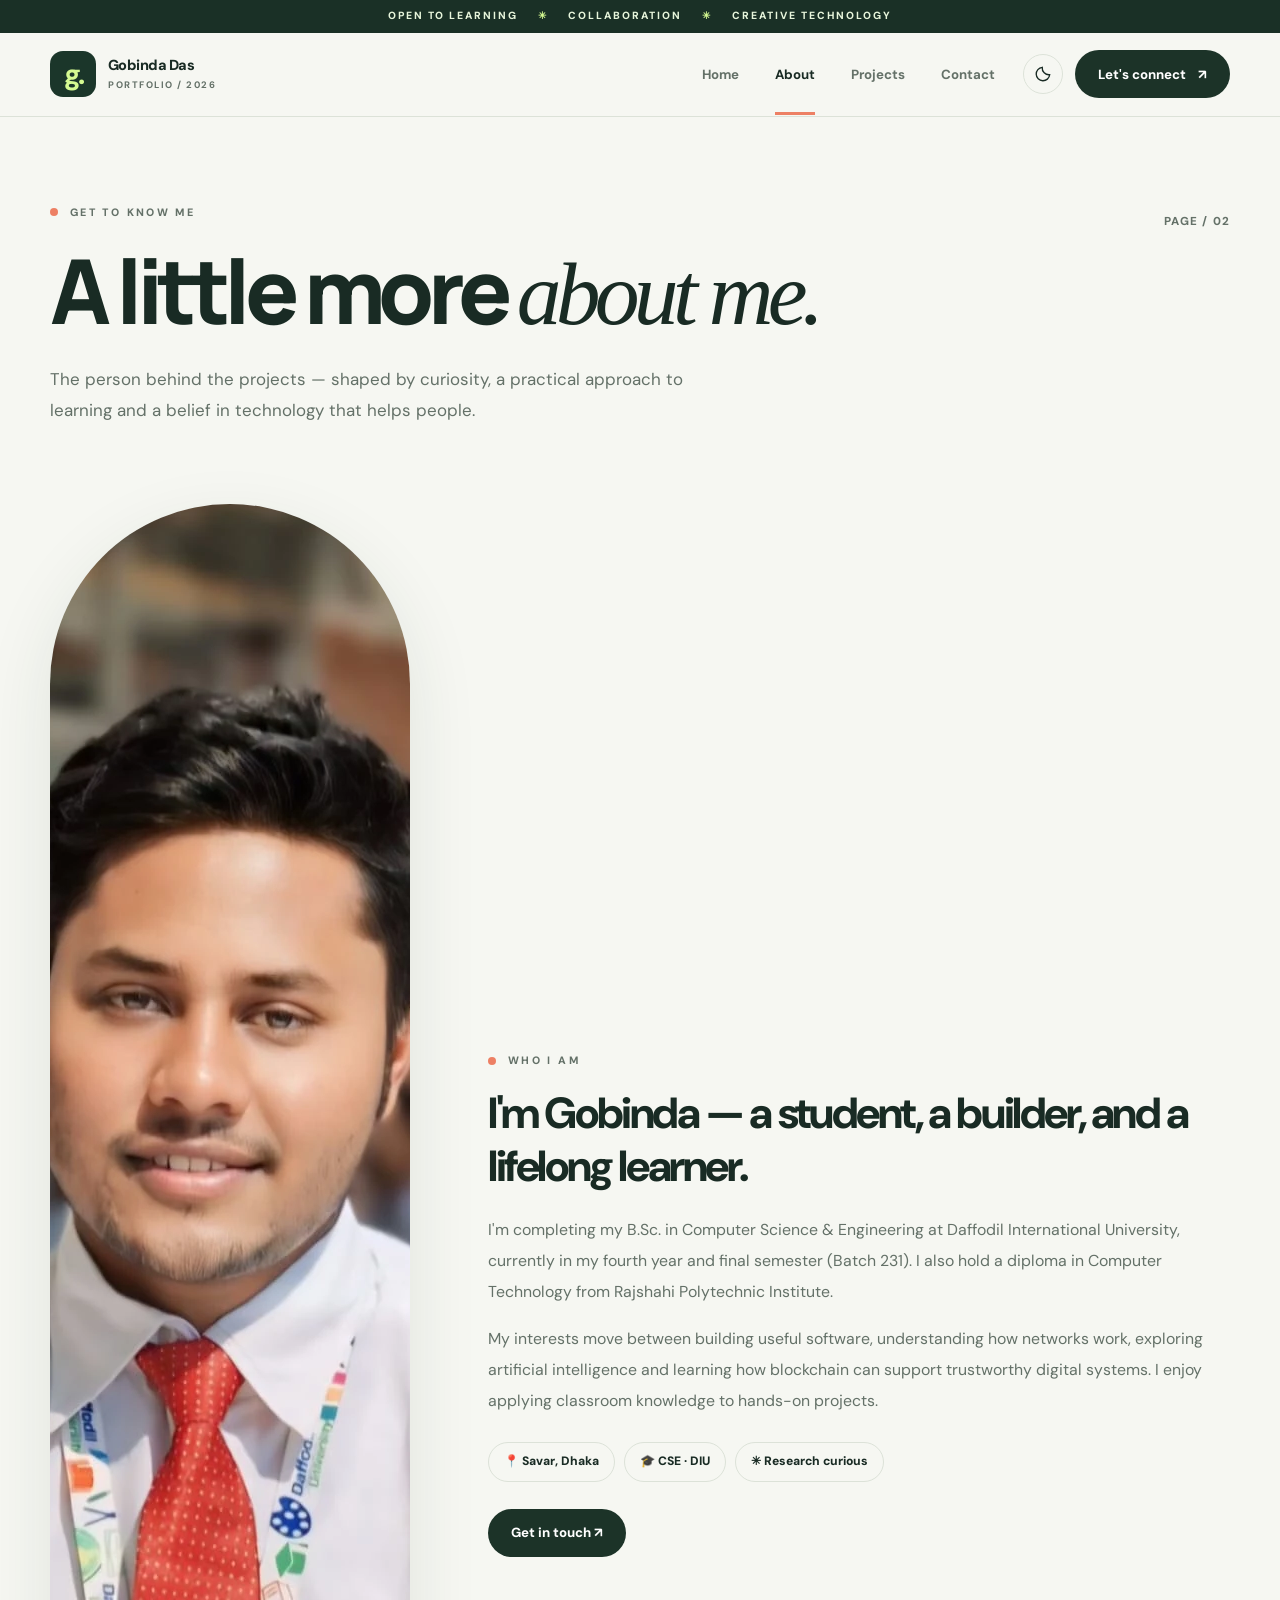
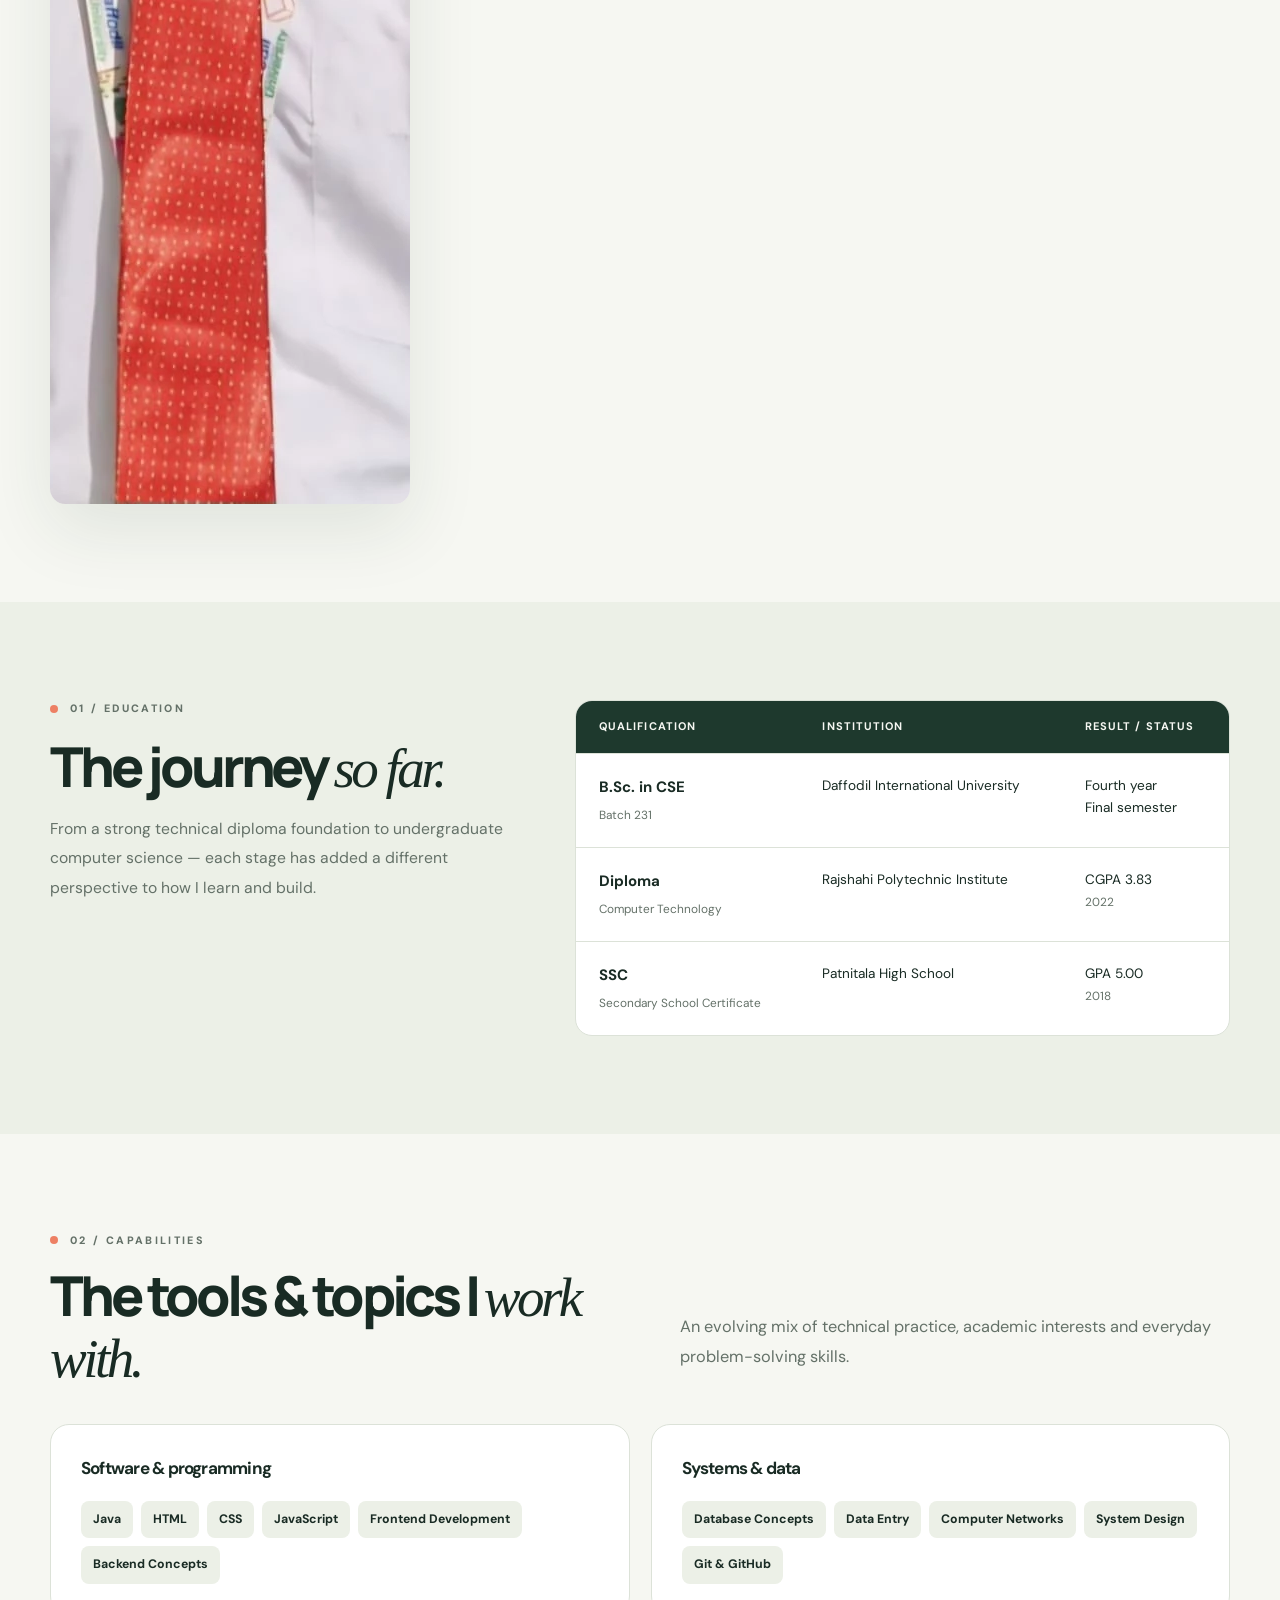
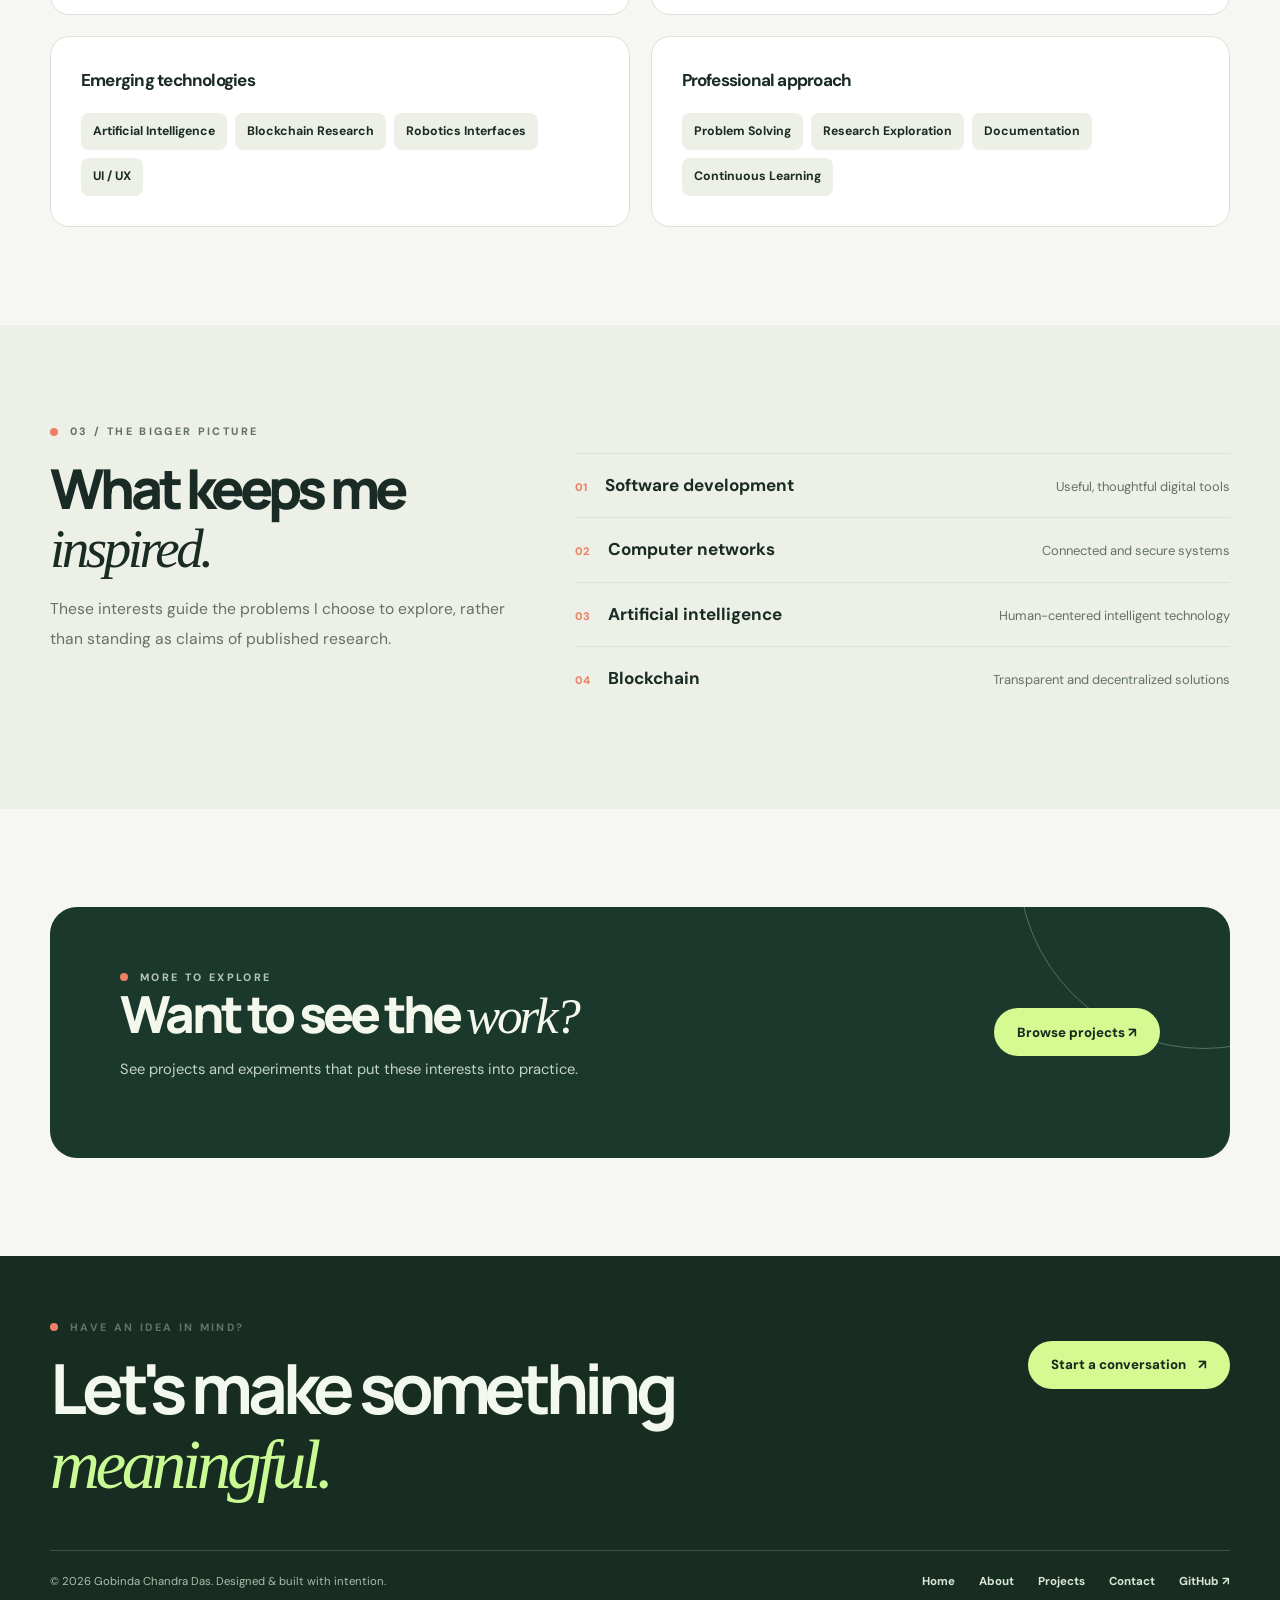
==== about.html @ 2a75f9c3 "Add files via upload" ====
<!doctype html>
<html lang="en"><head><meta charset="utf-8"><meta name="viewport" content="width=device-width,initial-scale=1">
<meta name="description" content="Learn about Gobinda Chandra Das, his CSE education at DIU, diploma from Rajshahi Polytechnic Institute, skills and interests."><meta name="author" content="Gobinda Chandra Das">
<meta name="theme-color" content="#1a3026"><meta property="og:type" content="website"><meta property="og:title" content="About | Gobinda Chandra Das"><meta property="og:description" content="Learn about Gobinda Chandra Das, his CSE education at DIU, diploma from Rajshahi Polytechnic Institute, skills and interests.">
<link rel="icon" type="image/svg+xml" href="assets/favicon.svg"><link rel="stylesheet" href="css/style.css">
<title>About | Gobinda Chandra Das</title><script defer src="js/main.js"></script></head>
<body><a class="skip-link" href="#main">Skip to content</a>
<div class="announcement">OPEN TO LEARNING <span>✳</span> COLLABORATION <span>✳</span> CREATIVE TECHNOLOGY</div>
<header class="site-header"><div class="container nav-wrap">
  <a class="brand" href="index.html" aria-label="Gobinda Chandra Das — Home"><span class="brand-icon" aria-hidden="true">g.</span><span class="brand-name">Gobinda Das<small>Portfolio / 2026</small></span></a>
  <nav class="nav-links" id="primary-navigation" aria-label="Main navigation" data-nav-links>
    <a href="index.html">Home</a>
<a href="about.html" aria-current="page">About</a>
<a href="projects.html">Projects</a>
<a href="contact.html">Contact</a>
  </nav>
  <div class="nav-actions">
    <button class="icon-btn" type="button" data-theme-toggle aria-label="Switch to dark mode" title="Toggle light or dark mode"></button>
    <a class="btn btn-dark nav-cta" href="contact.html">Let's connect <span aria-hidden="true">↗</span></a>
    <button class="menu-toggle" type="button" aria-label="Open navigation" aria-expanded="false" aria-controls="primary-navigation" data-menu-toggle>
      <svg viewBox="0 0 24 24" fill="none" stroke="currentColor" stroke-width="2" stroke-linecap="round"><path d="M4 7h16M4 12h16M4 17h16"/></svg>
    </button>
  </div>
</div></header><main id="main">
<section class="page-hero"><div class="container"><span class="page-counter">PAGE / 02</span><div class="eyebrow"><span class="dot"></span> GET TO KNOW ME</div><h1 class="page-title">A little more <span class="serif">about me.</span></h1><p class="page-subtitle">The person behind the projects — shaped by curiosity, a practical approach to learning and a belief in technology that helps people.</p></div></section>
<section class="section" style="padding-top:0"><div class="container about-intro"><img src="assets/gobinda-portrait.webp" alt="Gobinda Chandra Das smiling outdoors" class="about-photo" width="1315" height="1600"><div class="about-copy reveal"><div class="eyebrow"><span class="dot"></span> WHO I AM</div><h2 class="about-lead">I'm Gobinda — a student, a builder, and a lifelong learner.</h2><p>I'm completing my B.Sc. in Computer Science & Engineering at Daffodil International University, currently in my fourth year and final semester (Batch 231). I also hold a diploma in Computer Technology from Rajshahi Polytechnic Institute.</p><p>My interests move between building useful software, understanding how networks work, exploring artificial intelligence and learning how blockchain can support trustworthy digital systems. I enjoy applying classroom knowledge to hands-on projects.</p><div class="info-chips"><span class="info-chip">📍 Savar, Dhaka</span><span class="info-chip">🎓 CSE · DIU</span><span class="info-chip">✳ Research curious</span></div><div style="margin-top:27px"><a href="contact.html" class="btn btn-dark">Get in touch ↗</a></div></div></div></section>
<section class="section section-subtle" aria-labelledby="education-title"><div class="container edu-layout"><div class="reveal"><div class="eyebrow"><span class="dot"></span> 01 / EDUCATION</div><h2 id="education-title" class="section-title" style="margin-top:19px">The journey <span class="serif">so far.</span></h2><p>From a strong technical diploma foundation to undergraduate computer science — each stage has added a different perspective to how I learn and build.</p></div><div class="education-table-wrap reveal"><table class="education-table"><caption style="position:absolute;width:1px;height:1px;overflow:hidden;clip:rect(0,0,0,0)">Education history and academic results</caption><thead><tr><th scope="col">Qualification</th><th scope="col">Institution</th><th scope="col">Result / Status</th></tr></thead><tbody><tr><td><strong>B.Sc. in CSE</strong><span>Batch 231</span></td><td>Daffodil International University</td><td>Fourth year<br>Final semester</td></tr><tr><td><strong>Diploma</strong><span>Computer Technology</span></td><td>Rajshahi Polytechnic Institute</td><td>CGPA 3.83<br><span>2022</span></td></tr><tr><td><strong>SSC</strong><span>Secondary School Certificate</span></td><td>Patnitala High School</td><td>GPA 5.00<br><span>2018</span></td></tr></tbody></table></div></div></section>
<section class="section" aria-labelledby="skill-title"><div class="container"><div class="section-head reveal"><div><div class="eyebrow"><span class="dot"></span> 02 / CAPABILITIES</div><h2 id="skill-title" class="section-title">The tools & topics I <span class="serif">work with.</span></h2></div><p class="section-desc">An evolving mix of technical practice, academic interests and everyday problem-solving skills.</p></div>
<div class="skill-groups"><div class="skill-group reveal"><h3>Software & programming</h3><ul class="skill-list"><li>Java</li><li>HTML</li><li>CSS</li><li>JavaScript</li><li>Frontend Development</li><li>Backend Concepts</li></ul></div><div class="skill-group reveal"><h3>Systems & data</h3><ul class="skill-list"><li>Database Concepts</li><li>Data Entry</li><li>Computer Networks</li><li>System Design</li><li>Git & GitHub</li></ul></div><div class="skill-group reveal"><h3>Emerging technologies</h3><ul class="skill-list"><li>Artificial Intelligence</li><li>Blockchain Research</li><li>Robotics Interfaces</li><li>UI / UX</li></ul></div><div class="skill-group reveal"><h3>Professional approach</h3><ul class="skill-list"><li>Problem Solving</li><li>Research Exploration</li><li>Documentation</li><li>Continuous Learning</li></ul></div></div></div></section>
<section class="section section-subtle" aria-labelledby="interest-title"><div class="container edu-layout"><div class="reveal"><div class="eyebrow"><span class="dot"></span> 03 / THE BIGGER PICTURE</div><h2 id="interest-title" class="section-title" style="margin-top:19px">What keeps me <span class="serif">inspired.</span></h2><p>These interests guide the problems I choose to explore, rather than standing as claims of published research.</p></div><div class="reveal"><ol class="numbered-list"><li><strong>Software development</strong><span>Useful, thoughtful digital tools</span></li><li><strong>Computer networks</strong><span>Connected and secure systems</span></li><li><strong>Artificial intelligence</strong><span>Human-centered intelligent technology</span></li><li><strong>Blockchain</strong><span>Transparent and decentralized solutions</span></li></ol></div></div></section>
<section class="section"><div class="container"><div class="cta-panel reveal"><div><div class="eyebrow"><span class="dot"></span> MORE TO EXPLORE</div><h2 class="section-title">Want to see the <span class="serif">work?</span></h2><p>See projects and experiments that put these interests into practice.</p></div><a href="projects.html" class="btn btn-lime">Browse projects ↗</a></div></div></section>
</main><footer class="site-footer"><div class="container">
  <div class="footer-top"><div><div class="eyebrow"><span class="dot"></span> HAVE AN IDEA IN MIND?</div><h2>Let's make something <span class="serif">meaningful.</span></h2></div><a href="contact.html" class="btn btn-lime">Start a conversation <span aria-hidden="true">↗</span></a></div>
  <div class="footer-bottom"><p>© <span data-year>2026</span> Gobinda Chandra Das. Designed & built with intention.</p><nav class="footer-links" aria-label="Footer links"><a href="index.html">Home</a><a href="about.html">About</a><a href="projects.html">Projects</a><a href="contact.html">Contact</a><a href="https://github.com/gobinda1710" target="_blank" rel="noopener noreferrer">GitHub ↗</a></nav></div>
</div></footer><button type="button" data-back-top class="back-top" aria-label="Scroll to top">↑</button></body></html>
---- css/style.css ----
/* Gobinda Chandra Das — original, framework-free portfolio design (2026) */
@import url('https://fonts.googleapis.com/css2?family=DM+Sans:wght@400;500;600;700;800&family=Manrope:wght@400;500;600;700;800&display=swap');
:root {
  color-scheme: light;
  --bg:#f6f7f2;--surface:#fff;--surface-alt:#ecf0e7;--ink:#192b24;--muted:#647168;
  --line:#dce2d8;--deep:#1e392d;--lime:#d5fa92;--coral:#ed8064;
  --shadow:0 25px 70px rgba(29,57,39,.10);--header:rgba(246,247,242,.94);
}
html[data-theme="dark"]{
  color-scheme:dark;--bg:#101b16;--surface:#1b2922;--surface-alt:#22342a;--ink:#eff6e9;
  --muted:#a7b5a7;--line:#314539;--deep:#d5fa92;--lime:#d5fa92;--coral:#ff9c7f;
  --shadow:0 25px 70px rgba(0,0,0,.25);--header:rgba(16,27,22,.96);
}
*{box-sizing:border-box}html{scroll-behavior:smooth}body{margin:0;background:var(--bg);color:var(--ink);font-family:'DM Sans',Arial,sans-serif;line-height:1.6;-webkit-font-smoothing:antialiased}
a{color:inherit;text-decoration:none}img{display:block;max-width:100%}button,input,textarea,select{font:inherit}button{cursor:pointer}
::selection{background:var(--lime);color:#18291f}*:focus-visible{outline:3px solid var(--coral);outline-offset:3px}
.container{width:min(1180px,calc(100% - 76px));margin-inline:auto}.skip-link{position:absolute;top:-100px;left:20px;padding:12px 20px;background:var(--lime);color:#12291d;z-index:99}.skip-link:focus{top:12px}
.announcement{background:#1a3026;color:#e7f5db;font-size:.65rem;letter-spacing:.19em;text-align:center;padding:8px 20px;font-weight:800;text-transform:uppercase}.announcement span{color:#d5fa92;margin:0 16px}
.site-header{position:sticky;top:0;z-index:30;background:var(--header);border-bottom:1px solid var(--line);backdrop-filter:blur(22px)}
.nav-wrap{display:flex;align-items:center;justify-content:space-between;min-height:83px;gap:28px}
.brand{display:flex;align-items:center;gap:12px;flex-shrink:0}.brand-icon{display:grid;place-items:center;width:46px;height:46px;border-radius:13px;background:#1b362a;color:#d5fa92;font-weight:800;font-size:1.8rem;letter-spacing:-.11em;line-height:1}.brand-name{display:flex;flex-direction:column;font-weight:800;font-size:.91rem;line-height:1.3;letter-spacing:-.035em}.brand-name small{font-size:.59rem;font-weight:700;color:var(--muted);letter-spacing:.16em;text-transform:uppercase;margin-top:3px}
.nav-links{display:flex;align-items:center;gap:36px;margin-left:auto}.nav-links a{font-size:.83rem;color:var(--muted);font-weight:700;transition:color .2s;position:relative}.nav-links a:hover,.nav-links a[aria-current="page"]{color:var(--ink)}.nav-links a[aria-current="page"]:after{content:"";position:absolute;left:0;bottom:-30px;height:3px;width:100%;background:var(--coral)}
.nav-actions{display:flex;align-items:center;gap:12px}.icon-btn,.menu-toggle{width:40px;height:40px;display:grid;place-items:center;background:transparent;border:1px solid var(--line);border-radius:50%;color:var(--ink);transition:background .2s}.icon-btn:hover,.menu-toggle:hover{background:var(--surface-alt)}.icon-btn svg,.menu-toggle svg{width:18px;height:18px;stroke:currentColor}.menu-toggle{display:none}
.btn{display:inline-flex;align-items:center;justify-content:center;gap:12px;min-height:48px;padding:13px 22px;border:1px solid transparent;border-radius:999px;font-size:.83rem;line-height:1.3;font-weight:800;transition:transform .2s,background .2s,border-color .2s;white-space:nowrap}.btn:hover{transform:translateY(-2px)}.btn svg{width:16px;height:16px}.btn-dark{background:#1c3328;color:#fff}.btn-dark:hover{background:#315340}.btn-outline{border-color:var(--line);background:var(--surface);color:var(--ink)}.btn-outline:hover{border-color:var(--ink)}.btn-lime{background:var(--lime);color:#162b1e}.btn-lime:hover{background:#e1ffaf}
.eyebrow{display:flex;align-items:center;gap:12px;text-transform:uppercase;letter-spacing:.22em;font-size:.67rem;font-weight:800;color:var(--muted)}.eyebrow .dot{height:8px;width:8px;display:inline-block;background:var(--coral);border-radius:50%}.eyebrow .line{height:1px;width:32px;background:var(--muted);opacity:.5}
.huge-heading,.page-title,.section-title{font-family:'Manrope','DM Sans',sans-serif;line-height:1.06;letter-spacing:-.072em;margin:0;font-weight:800}.huge-heading{font-size:clamp(3.75rem,7.15vw,7.45rem)}.page-title{font-size:clamp(3.5rem,7vw,6.7rem)}.section-title{font-size:clamp(2.3rem,4.3vw,4.2rem)}.serif{font-family:Georgia,'Times New Roman',serif;font-weight:400;font-style:italic;letter-spacing:-.064em}.text-highlight{position:relative;white-space:nowrap}.text-highlight:after{content:"";height:11px;background:var(--lime);position:absolute;bottom:5px;left:-3px;right:-6px;z-index:-1;transform:rotate(-1.5deg)}
.section{padding-block:98px}.section-head{display:flex;align-items:end;justify-content:space-between;gap:28px;margin-bottom:36px}.section-head .section-title{max-width:790px;margin-top:17px}.section-desc{font-size:1.02rem;max-width:550px;color:var(--muted);line-height:1.85}.section-subtle{background:var(--surface-alt)}
.hero{position:relative;overflow:hidden;padding:96px 0 90px}.hero:before{content:"";position:absolute;width:670px;height:670px;border:1px solid var(--line);border-radius:50%;top:-340px;right:-230px;pointer-events:none}.hero-grid{display:grid;grid-template-columns:minmax(0,1.25fr) minmax(330px,.75fr);align-items:center;gap:55px}.hero-copy{position:relative;z-index:1}.hero .huge-heading{max-width:850px;margin:26px 0 28px}.hero .huge-heading .serif{color:#548269}html[data-theme="dark"] .hero .huge-heading .serif{color:#b1db91}.hero-description{font-size:1.04rem;line-height:1.95;max-width:535px;color:var(--muted);margin:0}.hero-description strong{color:var(--ink)}.hero-buttons{display:flex;flex-wrap:wrap;gap:12px;margin:32px 0 48px}.hero-meta{display:flex;align-items:center;gap:18px;border-top:1px solid var(--line);padding-top:20px;max-width:520px}.hero-meta .mini-avatars{display:flex}.mini-avatar{width:34px;height:34px;display:grid;place-items:center;background:#d6e5ca;border:3px solid var(--bg);border-radius:50%;font-weight:800;color:#31563d;font-size:.8rem}.mini-avatar:nth-child(2){margin-left:-7px;background:#f7d8b7}.mini-avatar:nth-child(3){margin-left:-7px;background:#dae0ef}.hero-meta p{margin:0;font-size:.78rem;color:var(--muted);line-height:1.6}.hero-meta strong{color:var(--ink)}
.hero-photo-area{position:relative;max-width:440px;margin-inline:auto;width:100%;padding:25px 12px 26px 28px}.hero-photo-area:before{content:"";position:absolute;inset:45px -5px 0 10px;border:1.5px solid #aec8aa;border-radius:230px 230px 26px 26px;transform:rotate(5deg)}.hero-photo{width:100%;height:505px;object-fit:cover;object-position:center 10%;border-radius:225px 225px 22px 22px;position:relative;filter:saturate(.90);box-shadow:var(--shadow)}.photo-stamp{position:absolute;z-index:2;right:-18px;top:70px;display:grid;place-items:center;width:122px;height:122px;border-radius:50%;background:var(--lime);color:#1a3525;transform:rotate(10deg);text-align:center;font-size:.66rem;font-weight:800;letter-spacing:.13em;line-height:1.7;border:7px solid var(--bg)}.hero-photo-caption{position:absolute;z-index:2;bottom:4px;left:-22px;background:var(--surface);padding:14px 21px;border:1px solid var(--line);border-radius:15px;box-shadow:0 12px 30px rgba(25,54,30,.08)}.hero-photo-caption strong{display:block;font-size:.9rem;line-height:1.2}.hero-photo-caption span{display:block;font-size:.69rem;color:var(--muted);margin-top:6px}
.stat-strip{border-top:1px solid var(--line);border-bottom:1px solid var(--line);background:var(--surface)}.stat-grid{display:grid;grid-template-columns:repeat(3,1fr)}.stat-item{padding:26px 36px;display:flex;gap:17px;align-items:center;border-right:1px solid var(--line)}.stat-item:first-child{padding-left:0}.stat-item:last-child{border:0}.stat-number{font-size:2rem;letter-spacing:-.08em;font-weight:800;line-height:1.1}.stat-item p{font-size:.73rem;line-height:1.7;color:var(--muted);margin:0}.stat-item strong{display:block;color:var(--ink);font-size:.84rem}
.expertise-grid{display:grid;grid-template-columns:repeat(3,1fr);gap:18px}.expertise-card{background:var(--surface);border:1px solid var(--line);border-radius:22px;padding:31px;transition:transform .22s,border-color .22s}.expertise-card:hover{transform:translateY(-5px);border-color:#a8c69d}.expertise-card .symbol{width:51px;height:51px;display:grid;place-items:center;border-radius:15px;background:#e8f3dc;color:#1d5034;font-size:1.35rem;font-weight:800;margin-bottom:30px}.expertise-card:nth-child(2) .symbol{background:#fbe2d6;color:#b2583c}.expertise-card:nth-child(3) .symbol{background:#e7e3f7;color:#69539e}.expertise-card h3{font-size:1.25rem;letter-spacing:-.05em;margin:0 0 12px}.expertise-card p{font-size:.91rem;color:var(--muted);line-height:1.8;margin:0 0 22px}.small-link{display:inline-flex;align-items:center;gap:9px;font-size:.78rem;font-weight:800;border-bottom:1px solid currentColor;padding-bottom:4px}.small-link:hover{color:var(--coral)}
.projects-grid{display:grid;grid-template-columns:repeat(2,minmax(0,1fr));gap:24px}.project-card{border:1px solid var(--line);border-radius:23px;background:var(--surface);overflow:hidden;transition:transform .22s,box-shadow .22s}.project-card:hover{transform:translateY(-6px);box-shadow:var(--shadow)}.project-card img{width:100%;aspect-ratio:800/530;object-fit:cover;transition:transform .4s}.project-card:hover img{transform:scale(1.035)}.project-visual{position:relative;overflow:hidden}.project-badge{position:absolute;left:20px;top:20px;color:#213528;background:rgba(250,255,247,.91);border:1px solid rgba(255,255,255,.8);font-weight:800;font-size:.59rem;letter-spacing:.11em;text-transform:uppercase;border-radius:999px;padding:9px 13px;z-index:1;backdrop-filter:blur(9px)}.project-info{padding:27px 29px 30px}.project-title-line{display:flex;justify-content:space-between;align-items:start;gap:15px}.project-info h3{margin:0 0 10px;font-size:1.28rem;letter-spacing:-.055em}.project-info p{margin:0 0 18px;color:var(--muted);font-size:.88rem;line-height:1.8}.arrow-circle{width:38px;height:38px;flex-shrink:0;display:grid;place-items:center;border:1px solid var(--line);border-radius:50%;font-size:1rem}.tag-row{display:flex;flex-wrap:wrap;gap:7px}.tag{font-size:.63rem;line-height:1.1;font-weight:800;letter-spacing:.055em;text-transform:uppercase;padding:8px 10px;border-radius:7px;background:var(--surface-alt);color:var(--muted)}.project-links{display:flex;gap:20px;flex-wrap:wrap;margin-top:22px}
.cta-panel{background:#1b382c;color:#f4f7eb;border-radius:27px;padding:62px 70px;position:relative;overflow:hidden;display:flex;justify-content:space-between;align-items:center;gap:36px}.cta-panel:after{content:"";position:absolute;width:370px;height:370px;border:1px solid #53735a;border-radius:50%;right:-160px;top:-230px}.cta-panel .section-title{font-size:clamp(2.1rem,4vw,3.9rem);max-width:650px;position:relative;z-index:1}.cta-panel p{color:#c4d4c7;font-size:.92rem;max-width:460px;position:relative;z-index:1}.cta-panel .eyebrow{color:#b4c5b8}.cta-panel .btn{z-index:1}
.site-footer{padding:63px 0 24px;background:#172d22;color:#f2f8ed}.footer-top{display:flex;align-items:start;justify-content:space-between;gap:30px;padding-bottom:48px;border-bottom:1px solid #3b5245}.footer-top h2{font-family:'Manrope',sans-serif;font-size:clamp(2.3rem,5.4vw,5.4rem);line-height:1.07;letter-spacing:-.075em;max-width:720px;margin:15px 0 0}.footer-top h2 .serif{color:#cafa93}.footer-top .btn{margin-top:22px}.footer-bottom{display:flex;align-items:center;justify-content:space-between;gap:24px;padding-top:22px}.footer-bottom p{font-size:.71rem;color:#a9bfad;margin:0}.footer-links{display:flex;gap:24px;flex-wrap:wrap}.footer-links a{font-size:.72rem;color:#dae6d6;font-weight:700}.footer-links a:hover{color:#cafa93}
.page-hero{padding:87px 0 78px;position:relative;overflow:hidden}.page-hero .page-title{margin:22px 0}.page-hero .page-subtitle{max-width:680px;color:var(--muted);font-size:1.06rem;line-height:1.85;margin:0}.page-counter{font-weight:800;letter-spacing:.1em;color:var(--muted);font-size:.72rem;float:right;margin-top:9px}
.about-intro{display:grid;grid-template-columns:360px 1fr;align-items:center;gap:78px}.about-photo{width:100%;aspect-ratio:4/5;object-fit:cover;object-position:center 10%;border-radius:210px 210px 18px 18px;box-shadow:var(--shadow)}.about-lead{font-size:clamp(1.9rem,3.4vw,3.4rem);line-height:1.22;letter-spacing:-.055em;font-weight:800;margin:18px 0 22px}.about-copy p{font-size:.99rem;line-height:1.95;color:var(--muted)}.info-chips{display:flex;gap:9px;flex-wrap:wrap;margin-top:26px}.info-chip{border:1px solid var(--line);border-radius:999px;padding:9px 15px;font-size:.76rem;font-weight:800}
.edu-layout{display:grid;grid-template-columns:.83fr 1.17fr;gap:60px;align-items:start}.edu-layout p{color:var(--muted);line-height:1.9;font-size:.98rem}.education-table-wrap{overflow-x:auto;background:var(--surface);border:1px solid var(--line);border-radius:17px}.education-table{width:100%;border-collapse:collapse;min-width:520px;text-align:left}.education-table thead{background:var(--deep);color:var(--bg)}html[data-theme="dark"] .education-table thead{background:#c2eb9c;color:#183424}.education-table th{font-size:.69rem;text-transform:uppercase;letter-spacing:.1em;padding:17px 23px}.education-table td{font-size:.85rem;padding:21px 23px;border-top:1px solid var(--line);vertical-align:top}.education-table td strong{display:block;font-size:.94rem;margin-bottom:5px}.education-table td span{color:var(--muted);font-size:.74rem}.education-table tr:hover td{background:var(--surface-alt)}
.skill-groups{display:grid;grid-template-columns:repeat(2,minmax(0,1fr));gap:21px}.skill-group{background:var(--surface);border:1px solid var(--line);border-radius:19px;padding:30px}.skill-group h3{margin:0 0 18px;font-size:1.07rem;letter-spacing:-.045em}.skill-list{display:flex;flex-wrap:wrap;gap:8px;list-style:none;margin:0;padding:0}.skill-list li{font-size:.77rem;font-weight:700;padding:9px 12px;background:var(--surface-alt);border-radius:8px;color:var(--ink)}.numbered-list{list-style:none;counter-reset:interests;padding:0;margin:30px 0 0}.numbered-list li{counter-increment:interests;display:flex;gap:18px;padding:18px 0;border-top:1px solid var(--line);align-items:baseline}.numbered-list li:before{content:'0' counter(interests);font-size:.69rem;font-weight:800;color:var(--coral)}.numbered-list strong{font-size:1.07rem}.numbered-list span{margin-left:auto;text-align:right;font-size:.81rem;color:var(--muted);max-width:300px}
.work-toolbar{display:flex;align-items:center;justify-content:space-between;gap:16px;margin:0 0 29px}.filter-list{display:flex;flex-wrap:wrap;gap:9px}.filter-btn{background:var(--surface);border:1px solid var(--line);color:var(--muted);border-radius:999px;padding:12px 20px;font-size:.79rem;font-weight:800}.filter-btn:hover{border-color:var(--ink);color:var(--ink)}.filter-btn[aria-pressed="true"]{background:var(--ink);border-color:var(--ink);color:var(--bg)}.work-count{font-size:.76rem;color:var(--muted)}.project-card[hidden]{display:none}.work-empty{padding:38px 0;text-align:center;color:var(--muted)}.work-footnote{margin-top:36px;color:var(--muted);font-size:.81rem;line-height:1.8}.work-footnote a{text-decoration:underline;text-underline-offset:3px}
.research-strip{border:1px solid var(--line);border-radius:20px;background:var(--surface);padding:40px;display:grid;grid-template-columns:1fr 1fr;gap:34px}.research-strip p{color:var(--muted);line-height:1.85}.research-points{display:flex;flex-direction:column;gap:12px;justify-content:center}.research-point{display:flex;align-items:center;gap:13px;border-bottom:1px solid var(--line);padding:12px 0;font-weight:700}.research-point:before{content:'↗';color:var(--coral);font-weight:800}
.contact-layout{display:grid;grid-template-columns:.82fr 1.18fr;gap:75px;align-items:start}.contact-heading{font-size:clamp(2.4rem,4.5vw,4.9rem);letter-spacing:-.074em;line-height:1.06;margin:20px 0 25px;font-weight:800}.contact-copy{max-width:420px;color:var(--muted);line-height:1.95}.contact-methods{margin-top:39px;display:grid;gap:19px}.contact-method{display:flex;align-items:center;gap:15px;border-bottom:1px solid var(--line);padding-bottom:18px}.contact-method-icon{display:grid;place-items:center;width:44px;height:44px;border-radius:13px;background:var(--surface-alt);font-size:1.12rem}.contact-method div span{display:block;font-size:.65rem;letter-spacing:.13em;text-transform:uppercase;color:var(--muted);font-weight:800}.contact-method div a,.contact-method div strong{display:block;overflow-wrap:anywhere;font-size:.92rem;font-weight:800;margin-top:3px}.social-list{display:flex;flex-wrap:wrap;gap:9px;margin-top:27px}.social-list a{border:1px solid var(--line);padding:9px 13px;font-weight:800;font-size:.73rem;border-radius:999px}.social-list a:hover{background:var(--lime);color:#1b2b1b;border-color:var(--lime)}
.form-panel{padding:40px;background:var(--surface);border:1px solid var(--line);border-radius:24px;box-shadow:var(--shadow)}.form-panel h2{font-size:1.65rem;letter-spacing:-.055em;margin:0 0 4px}.form-panel>p{margin:0 0 29px;color:var(--muted);font-size:.83rem}.form-grid{display:grid;grid-template-columns:repeat(2,minmax(0,1fr));gap:20px}.form-field{display:flex;flex-direction:column;gap:9px}.full{grid-column:1/-1}.form-field label,.field-label{font-size:.76rem;font-weight:800}.form-field input,.form-field select,.form-field textarea{border:1px solid var(--line);background:var(--bg);color:var(--ink);border-radius:10px;padding:13px 15px;width:100%;font-size:.86rem;min-height:47px}.form-field textarea{min-height:124px;resize:vertical}.form-field input::placeholder,.form-field textarea::placeholder{color:#9aaba0}.form-field input:focus,.form-field textarea:focus,.form-field select:focus{border-color:#669779;outline:2px solid rgba(132,174,136,.16)}.form-field legend{font-size:.76rem;font-weight:800;margin-bottom:10px}.radio-row{display:flex;gap:22px;flex-wrap:wrap}.radio-row label,.checkbox-row{font-size:.8rem;color:var(--muted);display:flex;gap:9px;align-items:start;cursor:pointer}.radio-row input,.checkbox-row input{accent-color:#315b3d;width:16px;height:16px;margin:4px 0 0}.form-field fieldset{border:0;margin:0;padding:0}.form-foot{margin-top:24px;display:flex;align-items:center;gap:15px;flex-wrap:wrap}.form-foot small{font-size:.72rem;color:var(--muted);max-width:270px}.form-status{font-size:.79rem;color:var(--muted);margin-top:15px;min-height:20px}.email-result{margin-top:18px;padding:20px;border:1px solid var(--line);border-radius:13px;background:var(--surface-alt)}.email-result p{margin:0 0 12px;font-size:.84rem}.email-result .btn{margin-right:8px;margin-bottom:6px}.email-result[hidden]{display:none}
.back-top{position:fixed;right:24px;bottom:23px;display:grid;place-items:center;width:43px;height:43px;border-radius:50%;background:var(--ink);color:var(--bg);box-shadow:var(--shadow);z-index:12;opacity:0;pointer-events:none;transition:opacity .2s}.back-top.visible{opacity:1;pointer-events:auto}.reveal{opacity:1;transform:none}.js-reveal .reveal{opacity:0;transform:translateY(18px);transition:opacity .6s ease,transform .6s ease}.js-reveal .reveal.is-visible{opacity:1;transform:none}
@media(max-width:1050px){.hero-grid{gap:24px}.hero .huge-heading{font-size:clamp(3.35rem,7.3vw,5.8rem)}.photo-stamp{right:-5px}.nav-links{gap:22px}.about-intro{gap:40px}.contact-layout{gap:36px}}
@media(max-width:800px){.container{width:min(100% - 42px,1180px)}.nav-wrap{min-height:74px}.nav-links{display:none;position:absolute;left:0;right:0;top:100%;padding:24px 22px 29px;background:var(--bg);border-bottom:1px solid var(--line);box-shadow:var(--shadow);flex-direction:column;align-items:stretch;gap:8px}.nav-links.open{display:flex}.nav-links a{font-size:1rem;padding:10px 6px}.nav-links a[aria-current="page"]:after{display:none}.nav-actions .nav-cta{display:none}.menu-toggle{display:grid}.hero{padding:63px 0 77px}.hero-grid{grid-template-columns:1fr}.hero .huge-heading{max-width:770px}.hero-photo-area{max-width:410px;margin:0 auto 0 0}.hero-photo{height:430px}.stat-grid{grid-template-columns:1fr 1fr}.stat-item{border-bottom:1px solid var(--line)}.stat-item:nth-child(2){border-right:0}.stat-item:last-child{grid-column:1/-1;border-bottom:0;padding-left:0}.section{padding-block:70px}.expertise-grid{grid-template-columns:1fr 1fr}.expertise-card:last-child{grid-column:1/-1}.cta-panel{padding:47px;flex-direction:column;align-items:start}.about-intro{grid-template-columns:280px 1fr;gap:30px}.edu-layout,.contact-layout{grid-template-columns:1fr}.research-strip{grid-template-columns:1fr}.contact-layout{gap:44px}}
@media(max-width:570px){.container{width:calc(100% - 34px)}.announcement{font-size:.52rem;letter-spacing:.13em}.announcement span{margin:0 8px}.brand-icon{width:40px;height:40px}.brand-name{font-size:.79rem}.brand-name small{font-size:.53rem}.nav-actions{gap:7px}.hero .huge-heading,.page-title{font-size:clamp(3.16rem,13.2vw,5.1rem)}.hero{padding:45px 0 59px}.hero-buttons{margin-bottom:33px}.hero-photo-area{margin:auto;max-width:350px;padding:13px 17px 21px 17px}.hero-photo{height:385px}.photo-stamp{width:98px;height:98px;top:43px;right:1px;font-size:.57rem}.hero-photo-caption{left:1px}.stat-grid{display:block}.stat-item,.stat-item:nth-child(2){border:0;border-bottom:1px solid var(--line);padding:21px 0}.stat-item:last-child{border:0}.section{padding-block:58px}.section-head{align-items:start;flex-direction:column;gap:17px}.section-title{font-size:clamp(2.35rem,9vw,3.7rem)}.expertise-grid,.projects-grid,.skill-groups{grid-template-columns:1fr}.expertise-card:last-child{grid-column:auto}.project-info{padding:22px}.project-info h3{font-size:1.15rem}.cta-panel{padding:36px 25px;border-radius:20px}.footer-top,.footer-bottom{flex-direction:column;align-items:start}.footer-top h2{font-size:clamp(2.3rem,10vw,3.8rem)}.page-hero{padding:57px 0 47px}.page-counter{float:none;display:block;margin-bottom:16px}.about-intro{grid-template-columns:1fr}.about-photo{max-width:350px}.edu-layout{gap:19px}.skill-group{padding:24px}.work-toolbar{align-items:start;flex-direction:column}.research-strip{padding:26px}.numbered-list li{flex-wrap:wrap;gap:4px 12px}.numbered-list li span{flex-basis:100%;margin-left:32px;text-align:left}.form-panel{padding:26px 19px}.form-grid{grid-template-columns:1fr}.full{grid-column:auto}.form-foot{align-items:start;flex-direction:column}.contact-heading{font-size:clamp(2.5rem,10vw,4rem)}}
@media(prefers-reduced-motion:reduce){*,*:before,*:after{scroll-behavior:auto!important;transition-duration:.01ms!important;animation-duration:.01ms!important}.js-reveal .reveal{opacity:1;transform:none}}
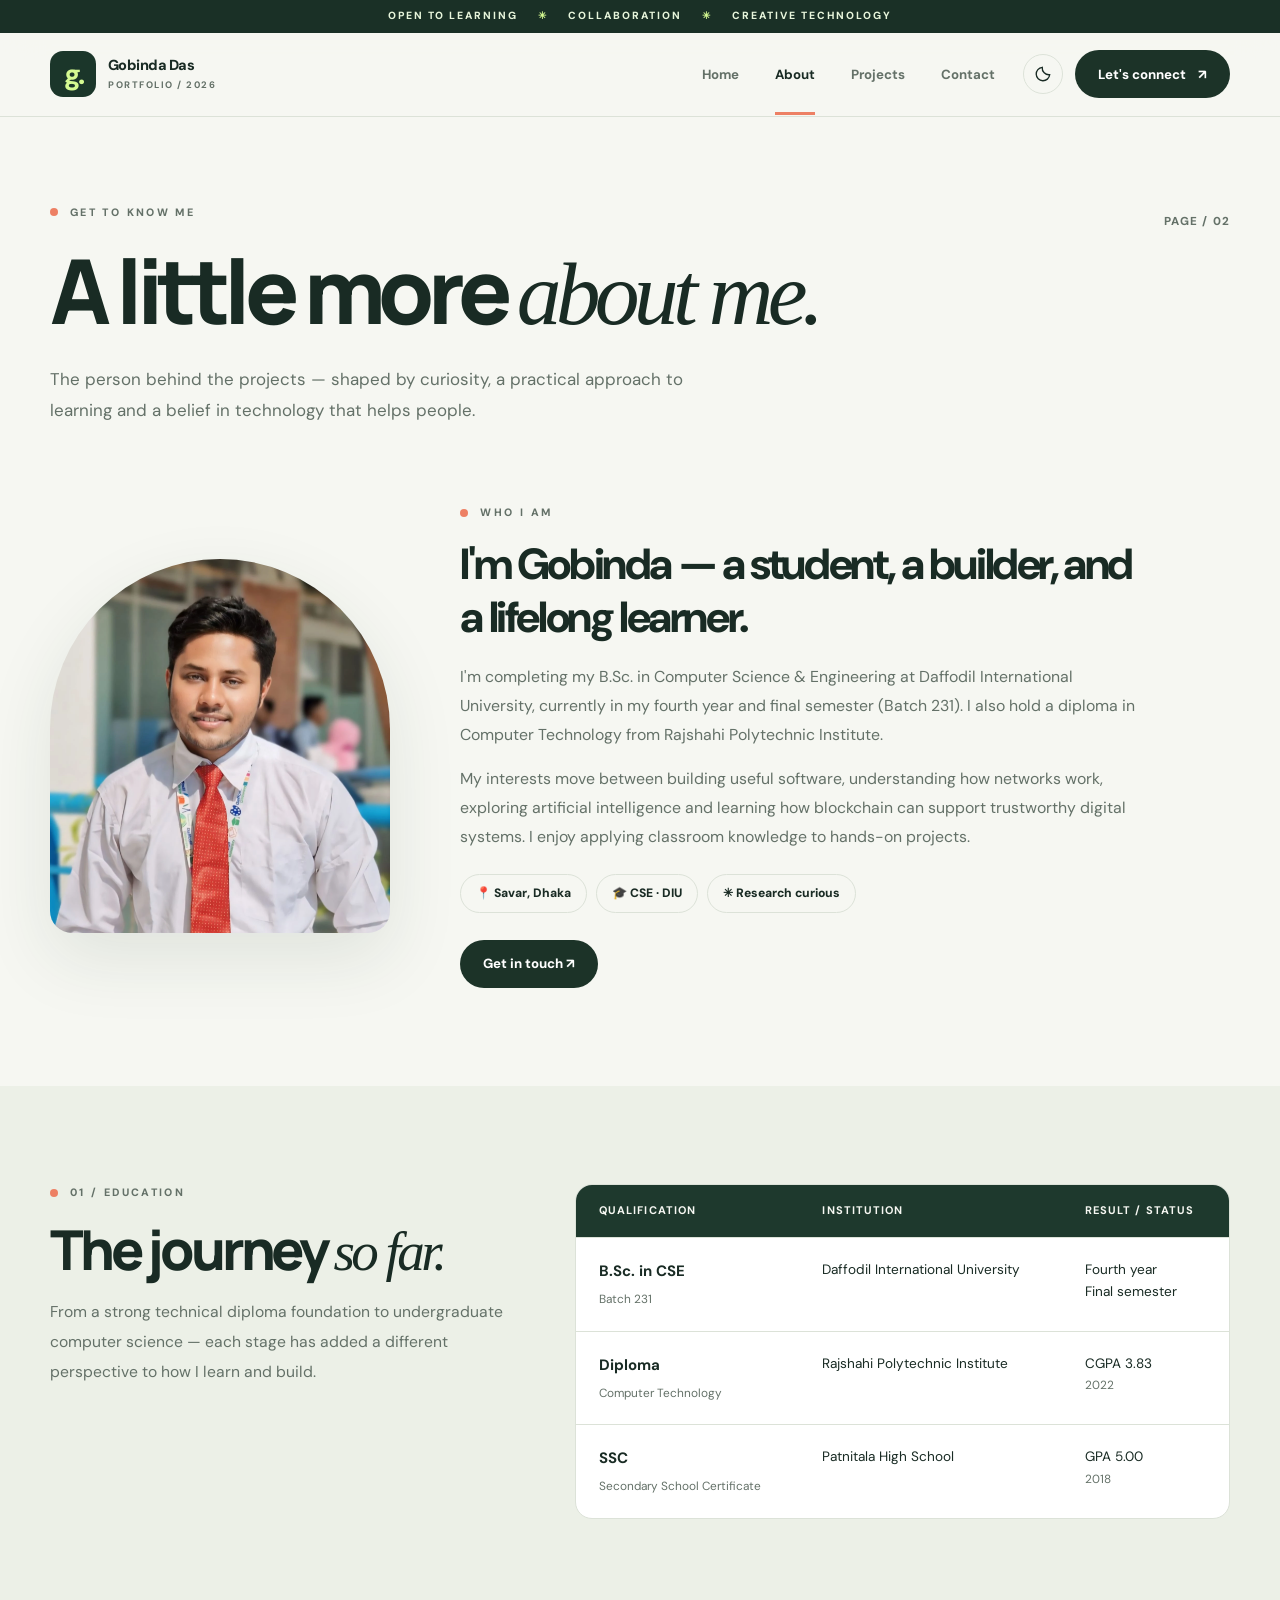
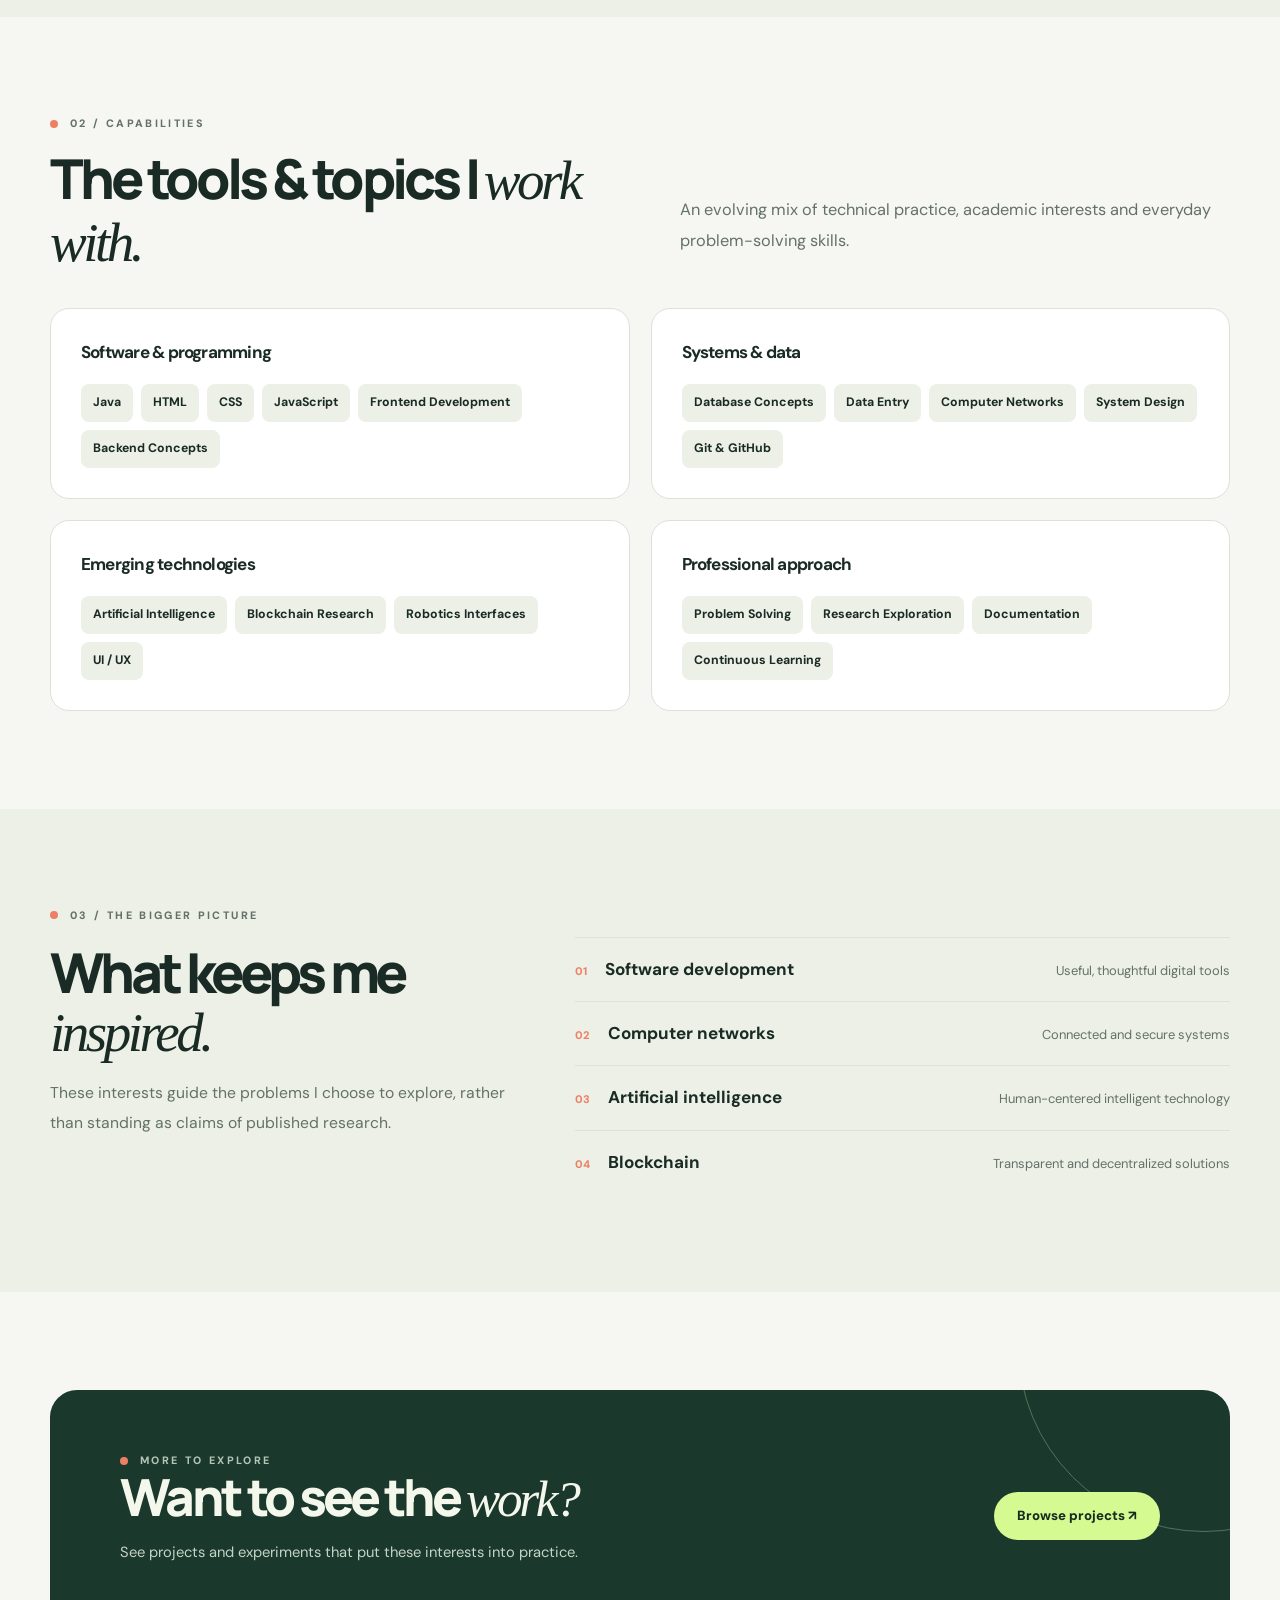
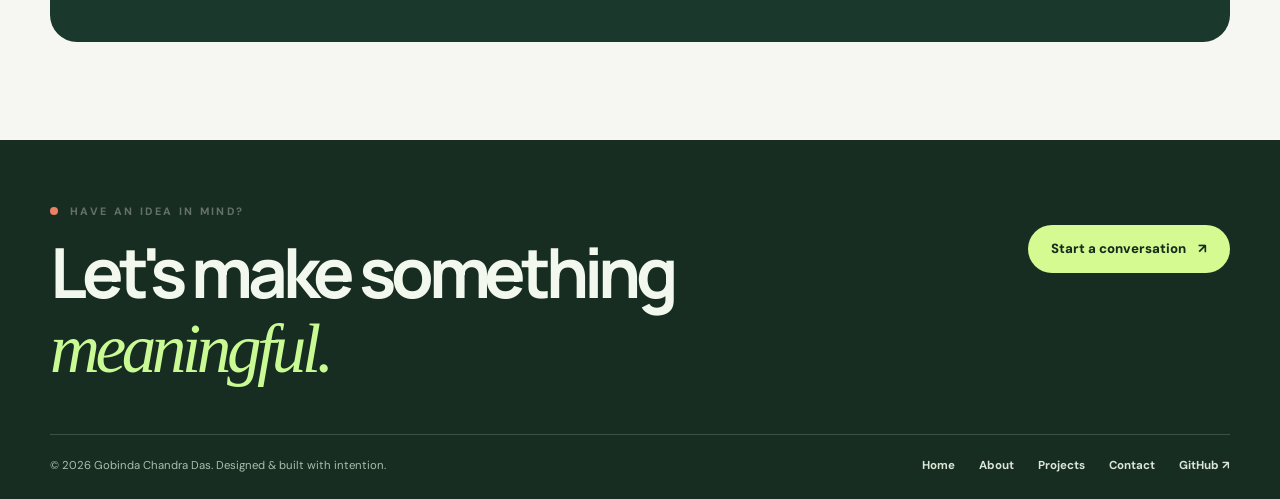
==== commit f71988d6: "Add files via upload" ====
--- a/about.html
+++ b/about.html
@@ -23,7 +23,7 @@
   </div>
 </div></header><main id="main">
 <section class="page-hero"><div class="container"><span class="page-counter">PAGE / 02</span><div class="eyebrow"><span class="dot"></span> GET TO KNOW ME</div><h1 class="page-title">A little more <span class="serif">about me.</span></h1><p class="page-subtitle">The person behind the projects — shaped by curiosity, a practical approach to learning and a belief in technology that helps people.</p></div></section>
-<section class="section" style="padding-top:0"><div class="container about-intro"><img src="assets/gobinda-portrait.webp" alt="Gobinda Chandra Das smiling outdoors" class="about-photo" width="1315" height="1600"><div class="about-copy reveal"><div class="eyebrow"><span class="dot"></span> WHO I AM</div><h2 class="about-lead">I'm Gobinda — a student, a builder, and a lifelong learner.</h2><p>I'm completing my B.Sc. in Computer Science & Engineering at Daffodil International University, currently in my fourth year and final semester (Batch 231). I also hold a diploma in Computer Technology from Rajshahi Polytechnic Institute.</p><p>My interests move between building useful software, understanding how networks work, exploring artificial intelligence and learning how blockchain can support trustworthy digital systems. I enjoy applying classroom knowledge to hands-on projects.</p><div class="info-chips"><span class="info-chip">📍 Savar, Dhaka</span><span class="info-chip">🎓 CSE · DIU</span><span class="info-chip">✳ Research curious</span></div><div style="margin-top:27px"><a href="contact.html" class="btn btn-dark">Get in touch ↗</a></div></div></div></section>
+<section class="section" style="padding-top:0"><div class="container about-intro"><figure class="about-photo-frame"><img src="assets/gobinda-portrait.webp" alt="Gobinda Chandra Das smiling outdoors" class="about-photo" width="1315" height="1600" loading="eager" decoding="async"></figure><div class="about-copy reveal"><div class="eyebrow"><span class="dot"></span> WHO I AM</div><h2 class="about-lead">I'm Gobinda — a student, a builder, and a lifelong learner.</h2><p>I'm completing my B.Sc. in Computer Science & Engineering at Daffodil International University, currently in my fourth year and final semester (Batch 231). I also hold a diploma in Computer Technology from Rajshahi Polytechnic Institute.</p><p>My interests move between building useful software, understanding how networks work, exploring artificial intelligence and learning how blockchain can support trustworthy digital systems. I enjoy applying classroom knowledge to hands-on projects.</p><div class="info-chips"><span class="info-chip">📍 Savar, Dhaka</span><span class="info-chip">🎓 CSE · DIU</span><span class="info-chip">✳ Research curious</span></div><div style="margin-top:27px"><a href="contact.html" class="btn btn-dark">Get in touch ↗</a></div></div></div></section>
 <section class="section section-subtle" aria-labelledby="education-title"><div class="container edu-layout"><div class="reveal"><div class="eyebrow"><span class="dot"></span> 01 / EDUCATION</div><h2 id="education-title" class="section-title" style="margin-top:19px">The journey <span class="serif">so far.</span></h2><p>From a strong technical diploma foundation to undergraduate computer science — each stage has added a different perspective to how I learn and build.</p></div><div class="education-table-wrap reveal"><table class="education-table"><caption style="position:absolute;width:1px;height:1px;overflow:hidden;clip:rect(0,0,0,0)">Education history and academic results</caption><thead><tr><th scope="col">Qualification</th><th scope="col">Institution</th><th scope="col">Result / Status</th></tr></thead><tbody><tr><td><strong>B.Sc. in CSE</strong><span>Batch 231</span></td><td>Daffodil International University</td><td>Fourth year<br>Final semester</td></tr><tr><td><strong>Diploma</strong><span>Computer Technology</span></td><td>Rajshahi Polytechnic Institute</td><td>CGPA 3.83<br><span>2022</span></td></tr><tr><td><strong>SSC</strong><span>Secondary School Certificate</span></td><td>Patnitala High School</td><td>GPA 5.00<br><span>2018</span></td></tr></tbody></table></div></div></section>
 <section class="section" aria-labelledby="skill-title"><div class="container"><div class="section-head reveal"><div><div class="eyebrow"><span class="dot"></span> 02 / CAPABILITIES</div><h2 id="skill-title" class="section-title">The tools & topics I <span class="serif">work with.</span></h2></div><p class="section-desc">An evolving mix of technical practice, academic interests and everyday problem-solving skills.</p></div>
 <div class="skill-groups"><div class="skill-group reveal"><h3>Software & programming</h3><ul class="skill-list"><li>Java</li><li>HTML</li><li>CSS</li><li>JavaScript</li><li>Frontend Development</li><li>Backend Concepts</li></ul></div><div class="skill-group reveal"><h3>Systems & data</h3><ul class="skill-list"><li>Database Concepts</li><li>Data Entry</li><li>Computer Networks</li><li>System Design</li><li>Git & GitHub</li></ul></div><div class="skill-group reveal"><h3>Emerging technologies</h3><ul class="skill-list"><li>Artificial Intelligence</li><li>Blockchain Research</li><li>Robotics Interfaces</li><li>UI / UX</li></ul></div><div class="skill-group reveal"><h3>Professional approach</h3><ul class="skill-list"><li>Problem Solving</li><li>Research Exploration</li><li>Documentation</li><li>Continuous Learning</li></ul></div></div></div></section>
--- a/css/style.css
+++ b/css/style.css
@@ -33,7 +33,7 @@
 .cta-panel{background:#1b382c;color:#f4f7eb;border-radius:27px;padding:62px 70px;position:relative;overflow:hidden;display:flex;justify-content:space-between;align-items:center;gap:36px}.cta-panel:after{content:"";position:absolute;width:370px;height:370px;border:1px solid #53735a;border-radius:50%;right:-160px;top:-230px}.cta-panel .section-title{font-size:clamp(2.1rem,4vw,3.9rem);max-width:650px;position:relative;z-index:1}.cta-panel p{color:#c4d4c7;font-size:.92rem;max-width:460px;position:relative;z-index:1}.cta-panel .eyebrow{color:#b4c5b8}.cta-panel .btn{z-index:1}
 .site-footer{padding:63px 0 24px;background:#172d22;color:#f2f8ed}.footer-top{display:flex;align-items:start;justify-content:space-between;gap:30px;padding-bottom:48px;border-bottom:1px solid #3b5245}.footer-top h2{font-family:'Manrope',sans-serif;font-size:clamp(2.3rem,5.4vw,5.4rem);line-height:1.07;letter-spacing:-.075em;max-width:720px;margin:15px 0 0}.footer-top h2 .serif{color:#cafa93}.footer-top .btn{margin-top:22px}.footer-bottom{display:flex;align-items:center;justify-content:space-between;gap:24px;padding-top:22px}.footer-bottom p{font-size:.71rem;color:#a9bfad;margin:0}.footer-links{display:flex;gap:24px;flex-wrap:wrap}.footer-links a{font-size:.72rem;color:#dae6d6;font-weight:700}.footer-links a:hover{color:#cafa93}
 .page-hero{padding:87px 0 78px;position:relative;overflow:hidden}.page-hero .page-title{margin:22px 0}.page-hero .page-subtitle{max-width:680px;color:var(--muted);font-size:1.06rem;line-height:1.85;margin:0}.page-counter{font-weight:800;letter-spacing:.1em;color:var(--muted);font-size:.72rem;float:right;margin-top:9px}
-.about-intro{display:grid;grid-template-columns:360px 1fr;align-items:center;gap:78px}.about-photo{width:100%;aspect-ratio:4/5;object-fit:cover;object-position:center 10%;border-radius:210px 210px 18px 18px;box-shadow:var(--shadow)}.about-lead{font-size:clamp(1.9rem,3.4vw,3.4rem);line-height:1.22;letter-spacing:-.055em;font-weight:800;margin:18px 0 22px}.about-copy p{font-size:.99rem;line-height:1.95;color:var(--muted)}.info-chips{display:flex;gap:9px;flex-wrap:wrap;margin-top:26px}.info-chip{border:1px solid var(--line);border-radius:999px;padding:9px 15px;font-size:.76rem;font-weight:800}
+.about-intro{display:grid;grid-template-columns:minmax(0,340px) minmax(0,1fr);align-items:center;column-gap:clamp(32px,5.5vw,78px);row-gap:32px}.about-photo-frame{position:relative;justify-self:center;margin:0;width:100%;max-width:340px;aspect-ratio:10/11;overflow:hidden;border-radius:185px 185px 24px 24px;background:var(--surface-alt);box-shadow:var(--shadow)}.about-photo{display:block;width:100%;height:100%;object-fit:cover;object-position:center 27%}.about-copy{min-width:0;max-width:690px}.about-lead{font-size:clamp(1.9rem,3.4vw,3.4rem);line-height:1.22;letter-spacing:-.055em;font-weight:800;margin:16px 0 19px}.about-copy p{font-size:.99rem;line-height:1.83;color:var(--muted);margin:0 0 15px}.info-chips{display:flex;gap:9px;flex-wrap:wrap;margin-top:22px}.info-chip{border:1px solid var(--line);border-radius:999px;padding:9px 15px;font-size:.76rem;font-weight:800}
 .edu-layout{display:grid;grid-template-columns:.83fr 1.17fr;gap:60px;align-items:start}.edu-layout p{color:var(--muted);line-height:1.9;font-size:.98rem}.education-table-wrap{overflow-x:auto;background:var(--surface);border:1px solid var(--line);border-radius:17px}.education-table{width:100%;border-collapse:collapse;min-width:520px;text-align:left}.education-table thead{background:var(--deep);color:var(--bg)}html[data-theme="dark"] .education-table thead{background:#c2eb9c;color:#183424}.education-table th{font-size:.69rem;text-transform:uppercase;letter-spacing:.1em;padding:17px 23px}.education-table td{font-size:.85rem;padding:21px 23px;border-top:1px solid var(--line);vertical-align:top}.education-table td strong{display:block;font-size:.94rem;margin-bottom:5px}.education-table td span{color:var(--muted);font-size:.74rem}.education-table tr:hover td{background:var(--surface-alt)}
 .skill-groups{display:grid;grid-template-columns:repeat(2,minmax(0,1fr));gap:21px}.skill-group{background:var(--surface);border:1px solid var(--line);border-radius:19px;padding:30px}.skill-group h3{margin:0 0 18px;font-size:1.07rem;letter-spacing:-.045em}.skill-list{display:flex;flex-wrap:wrap;gap:8px;list-style:none;margin:0;padding:0}.skill-list li{font-size:.77rem;font-weight:700;padding:9px 12px;background:var(--surface-alt);border-radius:8px;color:var(--ink)}.numbered-list{list-style:none;counter-reset:interests;padding:0;margin:30px 0 0}.numbered-list li{counter-increment:interests;display:flex;gap:18px;padding:18px 0;border-top:1px solid var(--line);align-items:baseline}.numbered-list li:before{content:'0' counter(interests);font-size:.69rem;font-weight:800;color:var(--coral)}.numbered-list strong{font-size:1.07rem}.numbered-list span{margin-left:auto;text-align:right;font-size:.81rem;color:var(--muted);max-width:300px}
 .work-toolbar{display:flex;align-items:center;justify-content:space-between;gap:16px;margin:0 0 29px}.filter-list{display:flex;flex-wrap:wrap;gap:9px}.filter-btn{background:var(--surface);border:1px solid var(--line);color:var(--muted);border-radius:999px;padding:12px 20px;font-size:.79rem;font-weight:800}.filter-btn:hover{border-color:var(--ink);color:var(--ink)}.filter-btn[aria-pressed="true"]{background:var(--ink);border-color:var(--ink);color:var(--bg)}.work-count{font-size:.76rem;color:var(--muted)}.project-card[hidden]{display:none}.work-empty{padding:38px 0;text-align:center;color:var(--muted)}.work-footnote{margin-top:36px;color:var(--muted);font-size:.81rem;line-height:1.8}.work-footnote a{text-decoration:underline;text-underline-offset:3px}
@@ -42,6 +42,7 @@
 .form-panel{padding:40px;background:var(--surface);border:1px solid var(--line);border-radius:24px;box-shadow:var(--shadow)}.form-panel h2{font-size:1.65rem;letter-spacing:-.055em;margin:0 0 4px}.form-panel>p{margin:0 0 29px;color:var(--muted);font-size:.83rem}.form-grid{display:grid;grid-template-columns:repeat(2,minmax(0,1fr));gap:20px}.form-field{display:flex;flex-direction:column;gap:9px}.full{grid-column:1/-1}.form-field label,.field-label{font-size:.76rem;font-weight:800}.form-field input,.form-field select,.form-field textarea{border:1px solid var(--line);background:var(--bg);color:var(--ink);border-radius:10px;padding:13px 15px;width:100%;font-size:.86rem;min-height:47px}.form-field textarea{min-height:124px;resize:vertical}.form-field input::placeholder,.form-field textarea::placeholder{color:#9aaba0}.form-field input:focus,.form-field textarea:focus,.form-field select:focus{border-color:#669779;outline:2px solid rgba(132,174,136,.16)}.form-field legend{font-size:.76rem;font-weight:800;margin-bottom:10px}.radio-row{display:flex;gap:22px;flex-wrap:wrap}.radio-row label,.checkbox-row{font-size:.8rem;color:var(--muted);display:flex;gap:9px;align-items:start;cursor:pointer}.radio-row input,.checkbox-row input{accent-color:#315b3d;width:16px;height:16px;margin:4px 0 0}.form-field fieldset{border:0;margin:0;padding:0}.form-foot{margin-top:24px;display:flex;align-items:center;gap:15px;flex-wrap:wrap}.form-foot small{font-size:.72rem;color:var(--muted);max-width:270px}.form-status{font-size:.79rem;color:var(--muted);margin-top:15px;min-height:20px}.email-result{margin-top:18px;padding:20px;border:1px solid var(--line);border-radius:13px;background:var(--surface-alt)}.email-result p{margin:0 0 12px;font-size:.84rem}.email-result .btn{margin-right:8px;margin-bottom:6px}.email-result[hidden]{display:none}
 .back-top{position:fixed;right:24px;bottom:23px;display:grid;place-items:center;width:43px;height:43px;border-radius:50%;background:var(--ink);color:var(--bg);box-shadow:var(--shadow);z-index:12;opacity:0;pointer-events:none;transition:opacity .2s}.back-top.visible{opacity:1;pointer-events:auto}.reveal{opacity:1;transform:none}.js-reveal .reveal{opacity:0;transform:translateY(18px);transition:opacity .6s ease,transform .6s ease}.js-reveal .reveal.is-visible{opacity:1;transform:none}
 @media(max-width:1050px){.hero-grid{gap:24px}.hero .huge-heading{font-size:clamp(3.35rem,7.3vw,5.8rem)}.photo-stamp{right:-5px}.nav-links{gap:22px}.about-intro{gap:40px}.contact-layout{gap:36px}}
-@media(max-width:800px){.container{width:min(100% - 42px,1180px)}.nav-wrap{min-height:74px}.nav-links{display:none;position:absolute;left:0;right:0;top:100%;padding:24px 22px 29px;background:var(--bg);border-bottom:1px solid var(--line);box-shadow:var(--shadow);flex-direction:column;align-items:stretch;gap:8px}.nav-links.open{display:flex}.nav-links a{font-size:1rem;padding:10px 6px}.nav-links a[aria-current="page"]:after{display:none}.nav-actions .nav-cta{display:none}.menu-toggle{display:grid}.hero{padding:63px 0 77px}.hero-grid{grid-template-columns:1fr}.hero .huge-heading{max-width:770px}.hero-photo-area{max-width:410px;margin:0 auto 0 0}.hero-photo{height:430px}.stat-grid{grid-template-columns:1fr 1fr}.stat-item{border-bottom:1px solid var(--line)}.stat-item:nth-child(2){border-right:0}.stat-item:last-child{grid-column:1/-1;border-bottom:0;padding-left:0}.section{padding-block:70px}.expertise-grid{grid-template-columns:1fr 1fr}.expertise-card:last-child{grid-column:1/-1}.cta-panel{padding:47px;flex-direction:column;align-items:start}.about-intro{grid-template-columns:280px 1fr;gap:30px}.edu-layout,.contact-layout{grid-template-columns:1fr}.research-strip{grid-template-columns:1fr}.contact-layout{gap:44px}}
-@media(max-width:570px){.container{width:calc(100% - 34px)}.announcement{font-size:.52rem;letter-spacing:.13em}.announcement span{margin:0 8px}.brand-icon{width:40px;height:40px}.brand-name{font-size:.79rem}.brand-name small{font-size:.53rem}.nav-actions{gap:7px}.hero .huge-heading,.page-title{font-size:clamp(3.16rem,13.2vw,5.1rem)}.hero{padding:45px 0 59px}.hero-buttons{margin-bottom:33px}.hero-photo-area{margin:auto;max-width:350px;padding:13px 17px 21px 17px}.hero-photo{height:385px}.photo-stamp{width:98px;height:98px;top:43px;right:1px;font-size:.57rem}.hero-photo-caption{left:1px}.stat-grid{display:block}.stat-item,.stat-item:nth-child(2){border:0;border-bottom:1px solid var(--line);padding:21px 0}.stat-item:last-child{border:0}.section{padding-block:58px}.section-head{align-items:start;flex-direction:column;gap:17px}.section-title{font-size:clamp(2.35rem,9vw,3.7rem)}.expertise-grid,.projects-grid,.skill-groups{grid-template-columns:1fr}.expertise-card:last-child{grid-column:auto}.project-info{padding:22px}.project-info h3{font-size:1.15rem}.cta-panel{padding:36px 25px;border-radius:20px}.footer-top,.footer-bottom{flex-direction:column;align-items:start}.footer-top h2{font-size:clamp(2.3rem,10vw,3.8rem)}.page-hero{padding:57px 0 47px}.page-counter{float:none;display:block;margin-bottom:16px}.about-intro{grid-template-columns:1fr}.about-photo{max-width:350px}.edu-layout{gap:19px}.skill-group{padding:24px}.work-toolbar{align-items:start;flex-direction:column}.research-strip{padding:26px}.numbered-list li{flex-wrap:wrap;gap:4px 12px}.numbered-list li span{flex-basis:100%;margin-left:32px;text-align:left}.form-panel{padding:26px 19px}.form-grid{grid-template-columns:1fr}.full{grid-column:auto}.form-foot{align-items:start;flex-direction:column}.contact-heading{font-size:clamp(2.5rem,10vw,4rem)}}
+@media(max-width:800px){.container{width:min(100% - 42px,1180px)}.nav-wrap{min-height:74px}.nav-links{display:none;position:absolute;left:0;right:0;top:100%;padding:24px 22px 29px;background:var(--bg);border-bottom:1px solid var(--line);box-shadow:var(--shadow);flex-direction:column;align-items:stretch;gap:8px}.nav-links.open{display:flex}.nav-links a{font-size:1rem;padding:10px 6px}.nav-links a[aria-current="page"]:after{display:none}.nav-actions .nav-cta{display:none}.menu-toggle{display:grid}.hero{padding:63px 0 77px}.hero-grid{grid-template-columns:1fr}.hero .huge-heading{max-width:770px}.hero-photo-area{max-width:410px;margin:0 auto 0 0}.hero-photo{height:430px}.stat-grid{grid-template-columns:1fr 1fr}.stat-item{border-bottom:1px solid var(--line)}.stat-item:nth-child(2){border-right:0}.stat-item:last-child{grid-column:1/-1;border-bottom:0;padding-left:0}.section{padding-block:70px}.expertise-grid{grid-template-columns:1fr 1fr}.expertise-card:last-child{grid-column:1/-1}.cta-panel{padding:47px;flex-direction:column;align-items:start}.about-intro{grid-template-columns:minmax(0,260px) minmax(0,1fr);gap:30px}.edu-layout,.contact-layout{grid-template-columns:1fr}.research-strip{grid-template-columns:1fr}.contact-layout{gap:44px}}
+@media(max-width:680px){.about-intro{grid-template-columns:1fr;justify-items:center;gap:29px}.about-photo-frame{max-width:340px}.about-copy{width:100%}}
+@media(max-width:570px){.container{width:calc(100% - 34px)}.announcement{font-size:.52rem;letter-spacing:.13em}.announcement span{margin:0 8px}.brand-icon{width:40px;height:40px}.brand-name{font-size:.79rem}.brand-name small{font-size:.53rem}.nav-actions{gap:7px}.hero .huge-heading,.page-title{font-size:clamp(3.16rem,13.2vw,5.1rem)}.hero{padding:45px 0 59px}.hero-buttons{margin-bottom:33px}.hero-photo-area{margin:auto;max-width:350px;padding:13px 17px 21px 17px}.hero-photo{height:385px}.photo-stamp{width:98px;height:98px;top:43px;right:1px;font-size:.57rem}.hero-photo-caption{left:1px}.stat-grid{display:block}.stat-item,.stat-item:nth-child(2){border:0;border-bottom:1px solid var(--line);padding:21px 0}.stat-item:last-child{border:0}.section{padding-block:58px}.section-head{align-items:start;flex-direction:column;gap:17px}.section-title{font-size:clamp(2.35rem,9vw,3.7rem)}.expertise-grid,.projects-grid,.skill-groups{grid-template-columns:1fr}.expertise-card:last-child{grid-column:auto}.project-info{padding:22px}.project-info h3{font-size:1.15rem}.cta-panel{padding:36px 25px;border-radius:20px}.footer-top,.footer-bottom{flex-direction:column;align-items:start}.footer-top h2{font-size:clamp(2.3rem,10vw,3.8rem)}.page-hero{padding:57px 0 47px}.page-counter{float:none;display:block;margin-bottom:16px}.about-intro{grid-template-columns:1fr;justify-items:center;gap:29px}.about-photo-frame{max-width:340px}.about-copy{width:100%}.edu-layout{gap:19px}.skill-group{padding:24px}.work-toolbar{align-items:start;flex-direction:column}.research-strip{padding:26px}.numbered-list li{flex-wrap:wrap;gap:4px 12px}.numbered-list li span{flex-basis:100%;margin-left:32px;text-align:left}.form-panel{padding:26px 19px}.form-grid{grid-template-columns:1fr}.full{grid-column:auto}.form-foot{align-items:start;flex-direction:column}.contact-heading{font-size:clamp(2.5rem,10vw,4rem)}}
 @media(prefers-reduced-motion:reduce){*,*:before,*:after{scroll-behavior:auto!important;transition-duration:.01ms!important;animation-duration:.01ms!important}.js-reveal .reveal{opacity:1;transform:none}}
